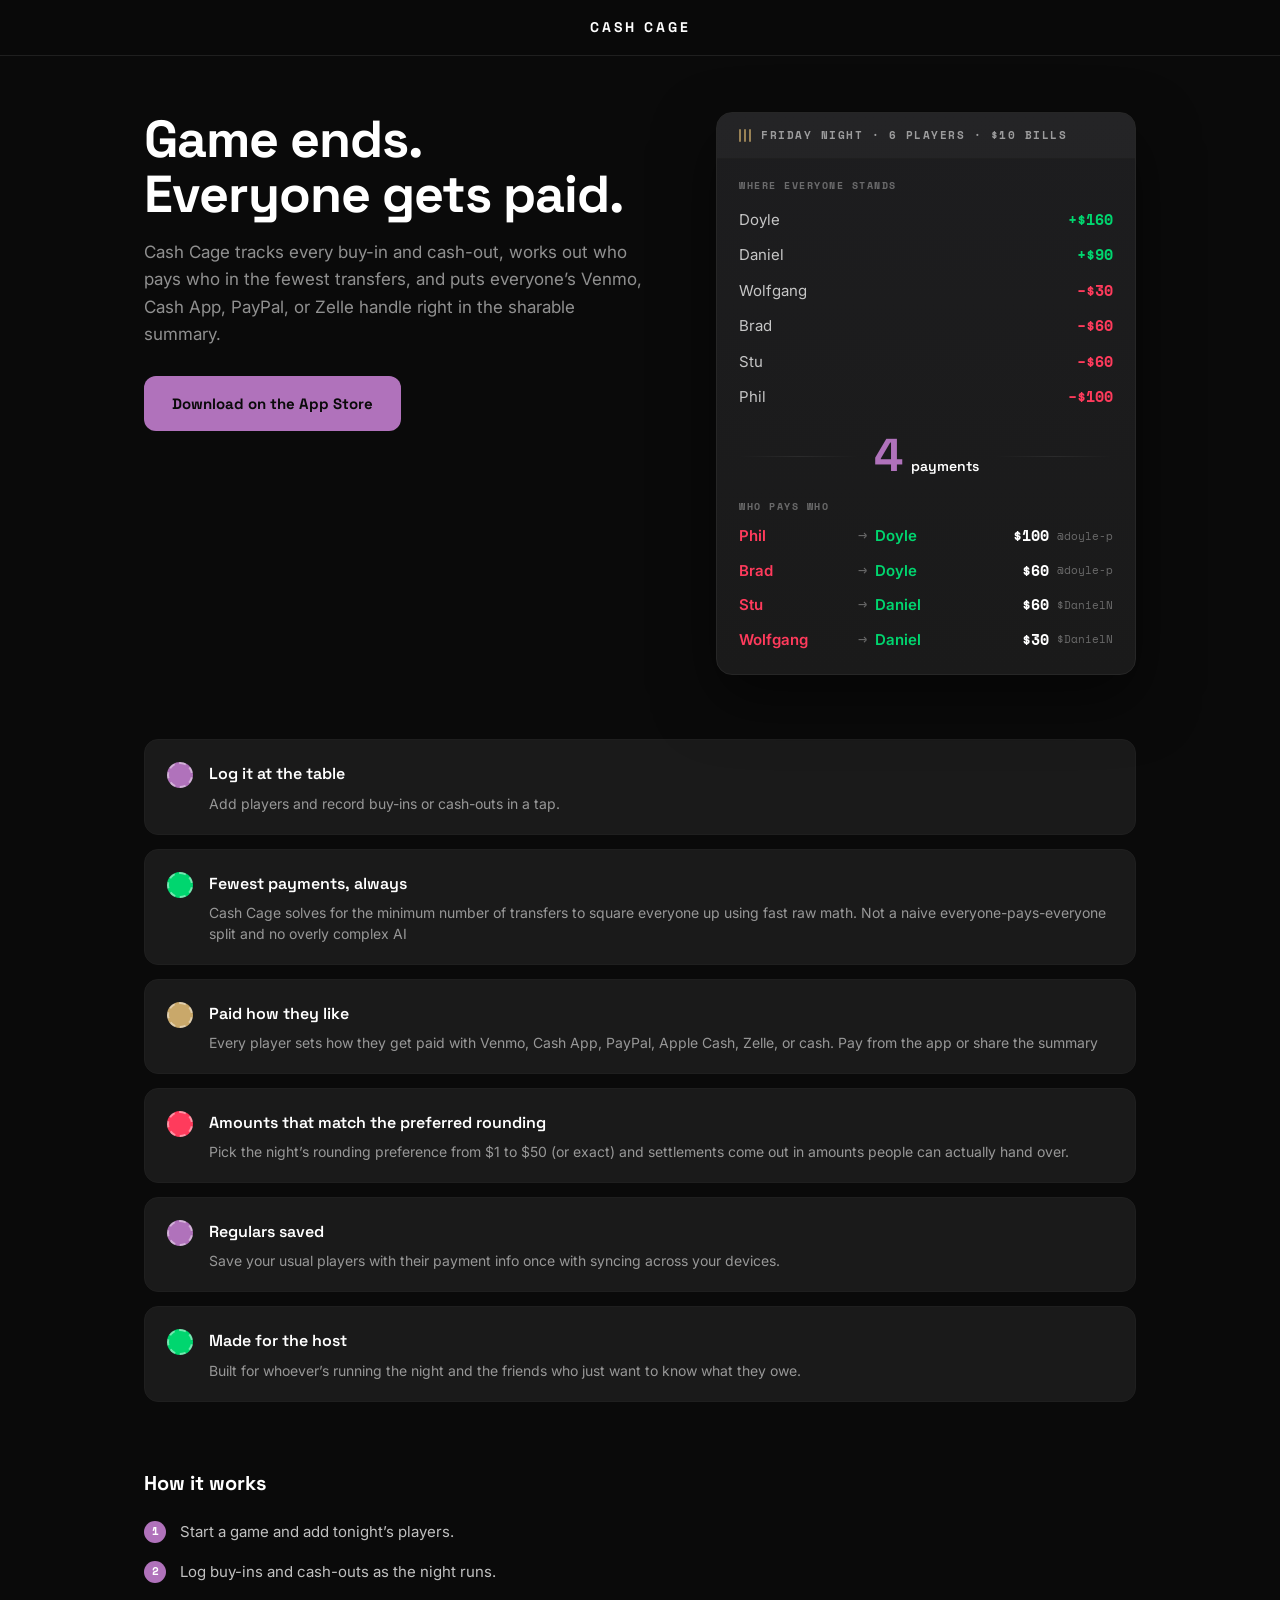
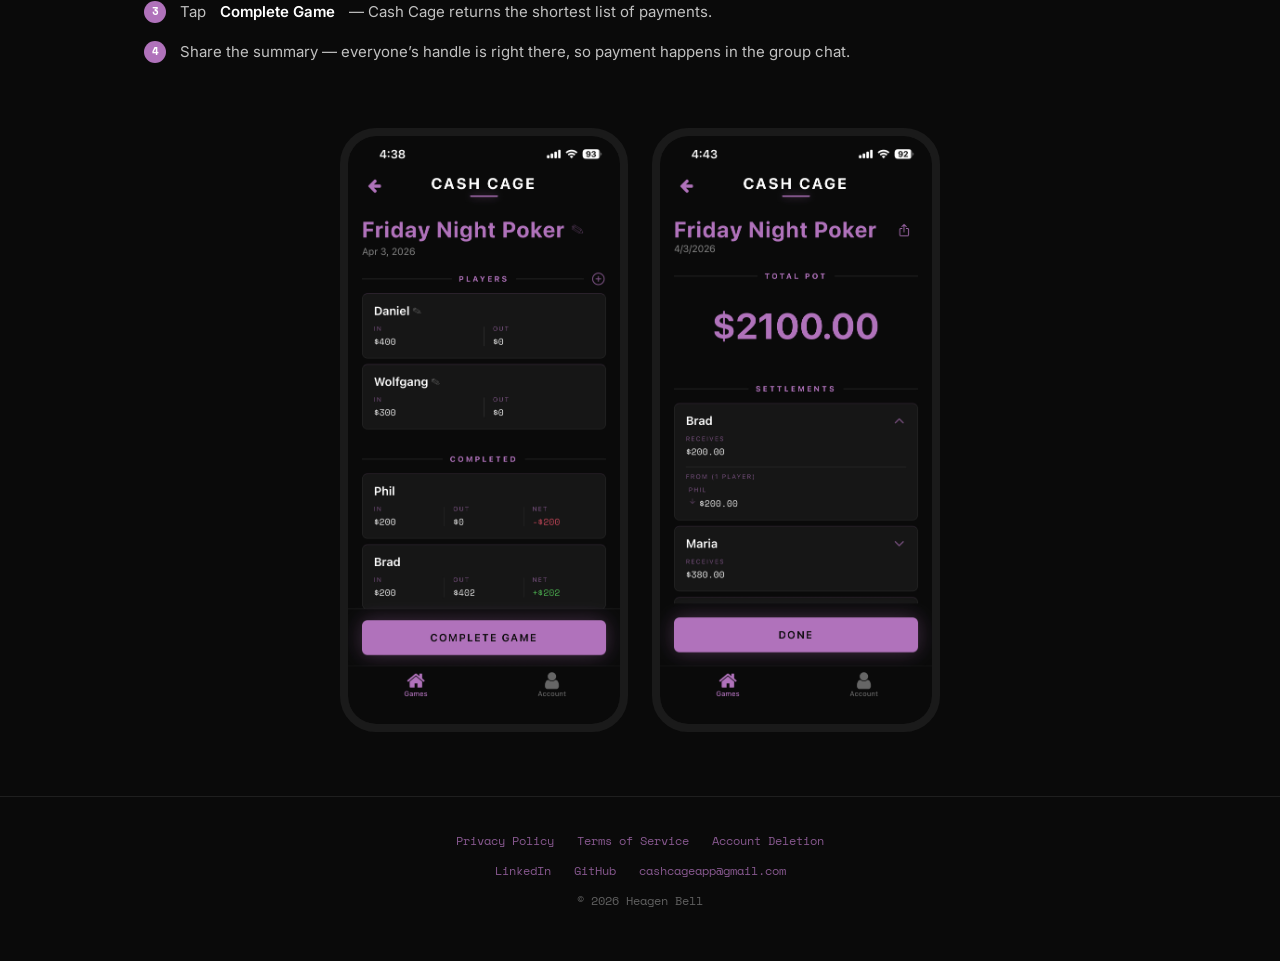
==== index.html @ 8551cde4 "feat: add 2.0.0 app info" ====
<!DOCTYPE html>
<html lang="en">
<head>
  <meta charset="UTF-8" />
  <meta name="viewport" content="width=device-width, initial-scale=1.0" />
  <title>Cash Cage — Poker Buy-in & Cashout Tracker | Settle Up & Get Paid</title>
  <meta name="description" content="Track poker buy-ins and cash-outs, settle the table in the fewest payments, and get paid — everyone's Venmo, Cash App, or PayPal handle right in the shared summary. Free to try. iOS." />

  <!-- Favicon -->
  <link rel="icon" type="image/png" href="assets/icon.png" />
  <link rel="apple-touch-icon" href="assets/icon.png" />
  <link rel="preconnect" href="https://fonts.googleapis.com" />
  <link rel="preconnect" href="https://fonts.gstatic.com" crossorigin />
  <link href="https://fonts.googleapis.com/css2?family=Inter:wght@400;500;600&family=Space+Grotesk:wght@500;600;700&family=Space+Mono:wght@400;700&display=swap" rel="stylesheet" />

  <!-- Open Graph / Twitter — ABSOLUTE urls required (scrapers fetch out of context) -->
  <meta property="og:type" content="website" />
  <meta property="og:title" content="Cash Cage — Poker Buy-in & Cashout Tracker" />
  <meta property="og:description" content="Settle the whole table in the fewest payments — with everyone's Venmo, Cash App, or PayPal handle right in the shared summary. Free to try. iOS." />
  <meta property="og:url" content="https://heagenb03.github.io/cashcage-legal/" />
  <meta property="og:image" content="https://heagenb03.github.io/cashcage-legal/assets/icon.png" />
  <meta name="twitter:card" content="summary" />
  <meta name="twitter:title" content="Cash Cage — Poker Buy-in & Cashout Tracker" />
  <meta name="twitter:description" content="Settle the whole table in the fewest payments — with everyone's Venmo, Cash App, or PayPal handle right in the shared summary. Free to try. iOS." />
  <meta name="twitter:image" content="https://heagenb03.github.io/cashcage-legal/assets/icon.png" />

  <link rel="stylesheet" href="legal.css" />
  <link rel="stylesheet" href="landing.css" />
  <script src="landing.js" defer></script>
</head>
<body>
  <a class="skip-link" href="#main">Skip to content</a>

  <header class="topbar topbar--landing">
    <a class="wordmark" href="index.html">CASH CAGE</a>
  </header>

  <main id="main" class="lp-wrap">
    <section class="hero">
      <div class="hero__copy">
        <h1 class="hero__title">Game ends. <br> Everyone gets paid.</h1>
        <p class="hero__sub">Cash Cage tracks every buy-in and cash-out, works out who pays who in the fewest transfers, and puts everyone&rsquo;s Venmo, Cash App, PayPal, or Zelle handle right in the sharable summary.</p>
        <div class="cta-row">
          <a class="cta" href="https://apps.apple.com/us/app/cash-cage/id6759301097">Download on the App Store</a>
        </div>
      </div>

        <aside class="cage hero__order-ledger" id="ledger" aria-label="Example settlement: 6 players squared up in 4 payments, each with the recipient's payment handle">
          <div class="cage__head">
            <span class="cage__bars" aria-hidden="true"><i></i><i></i><i></i></span>
            <span class="cage__when">Friday night &middot; 6 players &middot; $10 bills</span>
          </div>
          <div class="cage__body">
            <div class="cage__label">Where everyone stands</div>
            <table class="balances">
              <tbody>
                <tr><td class="balances__name">Doyle</td><td class="balances__net up">+$160</td></tr>
                <tr><td class="balances__name">Daniel</td><td class="balances__net up">+$90</td></tr>
                <tr><td class="balances__name">Wolfgang</td><td class="balances__net down">&minus;$30</td></tr>
                <tr><td class="balances__name">Brad</td><td class="balances__net down">&minus;$60</td></tr>
                <tr><td class="balances__name">Stu</td><td class="balances__net down">&minus;$60</td></tr>
                <tr><td class="balances__name">Phil</td><td class="balances__net down">&minus;$100</td></tr>
              </tbody>
            </table>
            <div class="cage__pivot">
              <span class="cage__rule" aria-hidden="true"></span>
              <span class="cage__numwrap"><span class="cage__num">4</span> <span class="cage__unit">payments</span></span>
              <span class="cage__rule" aria-hidden="true"></span>
            </div>
            <div class="cage__label">Who pays who</div>
            <ul class="payments">
              <li class="payment"><span class="payment__from">Phil</span><span class="payment__arrow" aria-hidden="true">&rarr;</span><span class="payment__to">Doyle</span><span class="payment__amt">$100</span><span class="payment__handle">@doyle-p</span></li>
              <li class="payment"><span class="payment__from">Brad</span><span class="payment__arrow" aria-hidden="true">&rarr;</span><span class="payment__to">Doyle</span><span class="payment__amt">$60</span><span class="payment__handle">@doyle-p</span></li>
              <li class="payment"><span class="payment__from">Stu</span><span class="payment__arrow" aria-hidden="true">&rarr;</span><span class="payment__to">Daniel</span><span class="payment__amt">$60</span><span class="payment__handle">$DanielN</span></li>
              <li class="payment"><span class="payment__from">Wolfgang</span><span class="payment__arrow" aria-hidden="true">&rarr;</span><span class="payment__to">Daniel</span><span class="payment__amt">$30</span><span class="payment__handle">$DanielN</span></li>
            </ul>
          </div>
        </aside>
    </section>

    <section class="features" aria-label="Features">
      <div class="feature">
        <span class="chip chip--p" aria-hidden="true"></span>
        <div>
          <h3>Log it at the table</h3>
          <p>Add players and record buy-ins or cash-outs in a tap.</p>
        </div>
      </div>
      <div class="feature">
        <span class="chip chip--g" aria-hidden="true"></span>
        <div>
          <h3>Fewest payments, always</h3>
          <p>Cash Cage solves for the minimum number of transfers to square everyone up using fast raw math. Not a naive everyone-pays-everyone split and no overly complex AI</p>
        </div>
      </div>
      <div class="feature">
        <span class="chip chip--b" aria-hidden="true"></span>
        <div>
          <h3>Paid how they like</h3>
          <p>Every player sets how they get paid with Venmo, Cash App, PayPal, Apple Cash, Zelle, or cash. Pay from the app or share the summary</p>
        </div>
      </div>
      <div class="feature">
        <span class="chip chip--r" aria-hidden="true"></span>
        <div>
          <h3>Amounts that match the preferred rounding</h3>
          <p>Pick the night&rsquo;s rounding preference from $1 to $50 (or exact) and settlements come out in amounts people can actually hand over.</p>
        </div>
      </div>
      <div class="feature">
        <span class="chip chip--p" aria-hidden="true"></span>
        <div>
          <h3>Regulars saved</h3>
          <p>Save your usual players with their payment info once with syncing across your devices.</p>
        </div>
      </div>
      <div class="feature">
        <span class="chip chip--g" aria-hidden="true"></span>
        <div>
          <h3>Made for the host</h3>
          <p>Built for whoever&rsquo;s running the night and the friends who just want to know what they owe.</p>
        </div>
      </div>
    </section>

    <section class="how" id="how">
      <h2>How it works</h2>
      <ol class="steps">
        <li>Start a game and add tonight&rsquo;s players.</li>
        <li>Log buy-ins and cash-outs as the night runs.</li>
        <li>Tap <strong>Complete Game</strong> &mdash; Cash Cage returns the shortest list of payments.</li>
        <li>Share the summary &mdash; everyone&rsquo;s handle is right there, so payment happens in the group chat.</li>
      </ol>
    </section>

    <section class="shots" aria-label="App screenshots">
      <div class="shot"><img src="assets/screenshot-game.jpg" alt="Cash Cage live game screen tracking each player's buy-ins and cash-outs" /></div>
      <div class="shot"><img src="assets/screenshot-settlement.jpg" alt="Cash Cage settlement screen showing who pays who with the fewest transactions" /></div>
    </section>
  </main>

  <footer class="site-footer">
    <div class="row">
      <a href="privacy-policy.html">Privacy Policy</a>
      <a href="terms-of-service.html">Terms of Service</a>
      <a href="account-deletion.html">Account Deletion</a>
    </div>
    <div class="row">
      <a href="https://www.linkedin.com/in/heagenb/" target="_blank" rel="noopener">LinkedIn</a>
      <a href="https://github.com/heagenb03" target="_blank" rel="noopener">GitHub</a>
      <a href="mailto:cashcageapp@gmail.com">cashcageapp@gmail.com</a>
    </div>
    <div>&copy; 2026 Heagen Bell</div>
  </footer>
</body>
</html>
---- legal.css ----
/* ===== Cash Cage — shared legal styles ===== */
*, *::before, *::after { box-sizing: border-box; margin: 0; padding: 0; }

:root {
  --bg: #0A0A0A;
  --surface: #1A1A1A;
  --text: #FFFFFF;
  --body: rgba(255, 255, 255, 0.75);
  --muted: rgba(255, 255, 255, 0.55);
  --faint: rgba(255, 255, 255, 0.35);
  --accent: #B072BB;
  --accent-soft: rgba(176, 114, 187, 0.15);
  --accent-glow: rgba(176, 114, 187, 0.65);
  --brass: #C9A86A;
  --up: #00D66F;
  --down: #FF3B5C;
  --hairline: #1F1F1F;
  --danger: #FF3B5C;
  --sans: "Inter", -apple-system, BlinkMacSystemFont, "Segoe UI", Helvetica, Arial, sans-serif;
  --mono: "Space Mono", ui-monospace, SFMono-Regular, "SF Mono", Menlo, Consolas, monospace;
  --display: "Space Grotesk", "Inter", -apple-system, BlinkMacSystemFont, "Segoe UI", sans-serif;
  --measure: 680px;
}

html { scroll-behavior: smooth; scroll-padding-top: 80px; }
@media (prefers-reduced-motion: reduce) { html { scroll-behavior: auto; } }

body {
  font-family: var(--sans);
  background: var(--bg);
  color: var(--body);
  line-height: 1.7;
  -webkit-font-smoothing: antialiased;
}

.skip-link {
  position: absolute; left: -9999px; top: 0; z-index: 100;
  background: var(--accent); color: #0A0A0A; font-weight: 700;
  padding: 10px 16px; border-radius: 0 0 8px 0; text-decoration: none;
}
.skip-link:focus { left: 0; }

a { color: var(--accent); text-decoration: none; }
a:focus-visible, summary:focus-visible {
  outline: 2px solid var(--accent); outline-offset: 3px; border-radius: 4px;
}
strong { color: var(--text); font-weight: 600; }

/* ===== sticky top bar ===== */
.topbar {
  position: sticky; top: 0; z-index: 50;
  display: flex; align-items: center; justify-content: space-between;
  height: 56px; padding: 0 24px;
  background: rgba(10, 10, 10, 0.72);
  backdrop-filter: saturate(140%) blur(12px);
  -webkit-backdrop-filter: saturate(140%) blur(12px);
  border-bottom: 1px solid var(--hairline);
}
.topbar .wordmark {
  display: inline-flex; align-items: center; gap: 8px;
  font-family: var(--display);
  font-size: 14px; font-weight: 700; letter-spacing: 3px; color: var(--text);
}
.topbar .wordmark:hover { color: var(--accent); }
.topbar nav { display: flex; gap: 18px; font-family: var(--mono); font-size: 12px; }
.topbar nav a { color: var(--muted); }
.topbar nav a:hover, .topbar nav a[aria-current="page"] { color: var(--accent); }

/* legal pages: centered wordmark, nav kept top-right */
.topbar--legal { display: grid; grid-template-columns: 1fr auto 1fr; }
.topbar--legal .wordmark { grid-column: 2; justify-self: center; }
.topbar--legal nav { grid-column: 3; justify-self: end; }
@media (max-width: 600px) {
  .topbar--legal { display: flex; justify-content: space-between; }
}

/* ===== shell + layout ===== */
.shell { max-width: 1040px; margin: 0 auto; padding: 48px 24px 0; }
.layout {
  display: grid; grid-template-columns: minmax(0, var(--measure)) 240px;
  gap: 56px; align-items: start;
}

.doc-header { margin-bottom: 36px; }
.eyebrow {
  font-family: var(--mono); font-size: 11px; font-weight: 700; letter-spacing: 3px;
  text-transform: uppercase; color: var(--accent); margin-bottom: 12px;
}
.doc-header h1 {
  font-family: var(--display);
  font-size: 30px; font-weight: 700; color: var(--text);
  letter-spacing: -0.3px; margin-bottom: 16px;
}
.divider {
  width: 40px; height: 3px; background: var(--accent); border-radius: 2px;
  margin-bottom: 16px;
}
.meta { font-family: var(--mono); font-size: 12px; color: var(--faint); letter-spacing: 0.3px; font-variant-numeric: tabular-nums; }

/* ===== article + sections ===== */
.doc { min-width: 0; }
.intro { font-size: 16px; color: var(--body); margin-bottom: 8px; }
.section { padding: 28px 0; border-top: 1px solid var(--hairline); }
.section:first-of-type { border-top: none; padding-top: 12px; }
.section h2 {
  display: flex; gap: 12px; align-items: baseline;
  font-family: var(--display);
  font-size: 18px; font-weight: 700; color: var(--text); margin-bottom: 14px;
  scroll-margin-top: 76px;
}
.section h2 .num {
  font-family: var(--mono); font-size: 13px; font-weight: 700;
  color: var(--accent); flex-shrink: 0; font-variant-numeric: tabular-nums;
}
.section p { font-size: 15px; color: var(--body); margin-bottom: 12px; }
.section p:last-child { margin-bottom: 0; }
.section a:hover { text-decoration: underline; }

.section ul { list-style: none; margin-bottom: 12px; }
.section ul li {
  display: flex; gap: 10px; margin-bottom: 10px; line-height: 1.6;
  font-size: 15px; color: var(--body);
}
.section ul li::before { content: "\2013"; color: var(--accent); flex-shrink: 0; }
.section ul li:last-child { margin-bottom: 0; }
.section.danger-list ul li::before { color: var(--danger); }

ol.steps { list-style: none; counter-reset: steps; }
ol.steps li {
  display: flex; gap: 14px; align-items: flex-start; margin-bottom: 16px;
  line-height: 1.6; font-size: 15px; color: var(--body); counter-increment: steps;
}
ol.steps li:last-child { margin-bottom: 0; }
ol.steps li::before {
  content: counter(steps); flex-shrink: 0; margin-top: 1px;
  width: 22px; height: 22px; border-radius: 50%;
  display: flex; align-items: center; justify-content: center;
  background: var(--accent); color: #fff;
  font-family: var(--mono); font-size: 11px; font-weight: 700;
}

/* ===== TOC (desktop right rail) ===== */
.toc { position: sticky; top: 88px; font-family: var(--mono); }
.toc .toc-label {
  font-size: 10px; font-weight: 700; letter-spacing: 2px; text-transform: uppercase;
  color: var(--muted); margin-bottom: 14px;
}
.toc ol { list-style: none; }
.toc li { margin-bottom: 2px; }
.toc a {
  display: flex; gap: 10px; padding: 5px 10px; font-size: 12px; color: var(--muted);
  border-left: 2px solid transparent; border-radius: 0 4px 4px 0;
  transition: color .15s, border-color .15s, background .15s;
}
.toc a .tnum { color: var(--faint); }
.toc a:hover { color: var(--text); background: rgba(255, 255, 255, 0.03); }
.toc a.active { color: var(--accent); border-left-color: var(--accent); background: rgba(176, 114, 187, 0.08); }
.toc a.active .tnum { color: var(--accent); }

/* mobile TOC */
.toc-mobile { display: none; }

/* ===== callouts ===== */
.callout {
  background: var(--surface); border: 1px solid var(--accent-soft);
  border-radius: 14px; padding: 20px 22px; margin: 8px 0 4px;
}
.callout p { margin: 0; font-size: 15px; color: var(--muted); line-height: 1.8; }
.callout .callout-label {
  font-family: var(--mono); font-size: 10px; font-weight: 700; letter-spacing: 2px;
  text-transform: uppercase; color: var(--accent); margin-bottom: 8px;
}
.callout.contact { background: #0A0A0A; border-color: #2A2A2A; }
.callout.danger { background: rgba(255, 59, 92, 0.08); border-color: rgba(255, 59, 92, 0.22); }
.callout.danger .callout-label { color: var(--danger); }

/* ===== footer ===== */
.site-footer {
  margin-top: 64px; border-top: 1px solid var(--hairline);
  padding: 32px 24px 48px; text-align: center;
  font-family: var(--mono); font-size: 12px; color: var(--faint); line-height: 2;
}
.site-footer a { color: rgba(176, 114, 187, 0.75); }
.site-footer a:hover { color: var(--accent); }
.site-footer .row { margin-bottom: 6px; }
.site-footer .row a { margin: 0 8px; }

/* ===== responsive ===== */
@media (max-width: 900px) {
  .layout { grid-template-columns: 1fr; gap: 0; }
  .toc { display: none; }
  .toc-mobile { display: block; margin-bottom: 28px; }
  .toc-mobile summary {
    list-style: none; cursor: pointer;
    font-family: var(--mono); font-size: 12px; font-weight: 700; letter-spacing: 1px;
    text-transform: uppercase; color: var(--accent);
    padding: 12px 14px; background: var(--surface);
    border: 1px solid var(--accent-soft); border-radius: 12px;
  }
  .toc-mobile summary::-webkit-details-marker { display: none; }
  .toc-mobile ol { list-style: none; padding: 14px 6px 4px; }
  .toc-mobile li { margin-bottom: 4px; }
  .toc-mobile a { display: block; padding: 6px 10px; font-family: var(--mono); font-size: 12px; color: var(--muted); }
  .toc-mobile a:hover { color: var(--accent); }
  .toc-mobile a .tnum { color: var(--faint); }
}
---- landing.css ----
/* ===== Cash Cage — landing page (consumes tokens from legal.css) ===== */

.lp-wrap { max-width: 1040px; margin: 0 auto; padding: 56px 24px 0; }

/* ---- landing header: no nav, centered wordmark ---- */
.topbar--landing { justify-content: center; }

/* ---- hero ---- */
.hero {
  display: grid; grid-template-columns: minmax(0, 1fr) minmax(0, 420px);
  gap: 56px; align-items: start; margin-bottom: 24px;
}
.hero__brand {
  display: block; width: 56px; height: 56px; border-radius: 14px;
  object-fit: cover; border: 1px solid var(--hairline);
  box-shadow: 0 4px 16px rgba(0, 0, 0, .4); margin-bottom: 18px;
}
.hero__title {
  font-family: var(--display); font-weight: 700; font-size: clamp(34px, 5vw, 52px);
  line-height: 1.05; letter-spacing: -1px; color: var(--text); margin-bottom: 18px;
}
.hero__sub { font-size: 17px; color: var(--muted); line-height: 1.6; margin-bottom: 28px; max-width: 30em; }
.cta-row { display: flex; flex-wrap: wrap; align-items: center; gap: 18px; }
.cta {
  display: inline-block; padding: 15px 28px; background: var(--accent); color: #0A0A0A;
  font-family: var(--display); font-size: 15px; font-weight: 700; border-radius: 12px;
  text-decoration: none; transition: transform .15s ease, background .15s ease;
}
.cta:hover { transform: translateY(-1px); background: #c08ac9; }
.cta--ghost { color: var(--muted); font-family: var(--mono); font-size: 13px; text-decoration: none; }
.cta--ghost:hover { color: var(--accent); }

/* ---- signature: "The Cage" settlement card ---- */
.cage {
  position: relative; overflow: hidden;
  background: linear-gradient(180deg, #1d1d1f 0%, var(--surface) 100%);
  border: 1px solid #262626; border-radius: 16px;
  box-shadow: 0 24px 60px rgba(0, 0, 0, .5);
}
.cage__head {
  display: flex; align-items: center; gap: 10px; padding: 13px 22px;
  background: rgba(255, 255, 255, .03);
  border-bottom: 1px solid var(--hairline);
}
.cage__bars { display: flex; gap: 3px; flex-shrink: 0; }
.cage__bars i { width: 2px; height: 13px; background: var(--brass); opacity: .7; border-radius: 1px; }
.cage__when {
  font-family: var(--mono); font-size: 11px; font-weight: 700; letter-spacing: 1.5px;
  text-transform: uppercase; color: var(--muted);
}
.cage__body { padding: 18px 22px 22px; }
.cage__label {
  font-family: var(--mono); font-size: 10px; font-weight: 700; letter-spacing: 1.5px;
  text-transform: uppercase; color: var(--faint); margin-bottom: 8px;
}

/* ---- settle-up panel: balances -> payoff number -> payments ---- */
.balances { width: 100%; border-collapse: collapse; }
.balances td { padding: 5px 0; font-size: 15px; }
.balances__name { font-family: var(--sans); color: var(--body); }
.balances__net { text-align: right; font-family: var(--mono); font-weight: 700; font-variant-numeric: tabular-nums; }
.balances__net.up { color: var(--up); }
.balances__net.down { color: var(--down); }

.cage__pivot { display: flex; align-items: center; gap: 16px; margin: 20px 0; }
.cage__rule { flex: 1; height: 1px; background: linear-gradient(90deg, transparent, rgba(255, 255, 255, .14), transparent); opacity: .5; }
.cage__numwrap { display: flex; align-items: baseline; justify-content: center; gap: 9px; }
.cage__num { font-family: var(--display); font-weight: 700; font-size: 46px; line-height: .9; color: var(--accent); letter-spacing: -1px; }
.cage__unit { font-family: var(--display); font-weight: 600; font-size: 14px; color: var(--text); }

.payments { list-style: none; display: flex; flex-direction: column; gap: 9px; }
.payment { display: grid; grid-template-columns: 1fr auto 1fr 56px auto; gap: 8px; align-items: center; font-size: 15px; }
.payment__from { color: var(--down); font-weight: 600; }
.payment__arrow { color: var(--faint); font-family: var(--mono); }
.payment__to { color: var(--up); font-weight: 600; }
.payment__amt { font-family: var(--mono); font-weight: 700; color: var(--text); font-variant-numeric: tabular-nums; text-align: right; }
.payment__handle { font-family: var(--mono); font-size: 11px; color: var(--faint); text-align: right; white-space: nowrap; }
@media (max-width: 480px) {
  .payment { grid-template-columns: 1fr auto 1fr 56px; }
  .payment__handle { grid-column: 1 / -1; margin-top: -4px; text-align: right; }
}

/* ---- features: chip-denomination rows (no emoji) ---- */
.features { display: grid; gap: 14px; margin: 64px 0 0; }
.feature {
  display: grid; grid-template-columns: auto 1fr; gap: 16px; align-items: start;
  background: var(--surface); border: 1px solid var(--hairline); border-radius: 14px; padding: 20px 22px;
}
.chip { width: 26px; height: 26px; border-radius: 50%; margin-top: 2px;
  border: 2px dashed rgba(255,255,255,.35); }
.chip--p { background: var(--accent); border-color: rgba(255,255,255,.45); }
.chip--g { background: var(--up); border-color: rgba(255,255,255,.45); }
.chip--r { background: var(--down); border-color: rgba(255,255,255,.45); }
.chip--b { background: var(--brass); border-color: rgba(255,255,255,.45); }
.feature h3 { font-family: var(--display); font-size: 16px; font-weight: 600; color: var(--text); margin-bottom: 5px; }
.feature p { font-size: 14px; color: var(--muted); line-height: 1.5; }

/* ---- how it works (real sequence; reuses ol.steps from legal.css) ---- */
.how { margin: 64px 0 0; }
.how h2 { font-family: var(--display); font-size: 20px; color: var(--text); margin-bottom: 20px; }

/* ---- phone screenshots, de-glowed ---- */
.shots { display: grid; grid-template-columns: 1fr 1fr; gap: 24px; max-width: 600px; margin: 64px auto 0; }
.shot { border: 8px solid var(--surface); border-radius: 36px; background: var(--surface); overflow: hidden; }
.shot img { display: block; width: 100%; height: auto; border-radius: 28px; }

/* ---- responsive ---- */
@media (max-width: 820px) {
  .hero { grid-template-columns: 1fr; gap: 36px; }
  .hero__order-ledger { order: 2; }
  .shots { grid-template-columns: 1fr; max-width: 300px; }
}

/* ---- settle resolve animation (only active when JS opts in) ---- */
.cage.is-settling .balances tr,
.cage.is-settling .cage__pivot,
.cage.is-settling .payment {
  opacity: 0; transform: translateY(6px);
}
.cage.is-settling.is-resolved .balances tr,
.cage.is-settling.is-resolved .cage__pivot,
.cage.is-settling.is-resolved .payment {
  opacity: 1; transform: none;
  transition: opacity .45s ease, transform .45s ease;
}
/* balances appear first (staggered) */
.cage.is-settling.is-resolved .balances tr:nth-child(2) { transition-delay: .06s; }
.cage.is-settling.is-resolved .balances tr:nth-child(3) { transition-delay: .12s; }
.cage.is-settling.is-resolved .balances tr:nth-child(4) { transition-delay: .18s; }
.cage.is-settling.is-resolved .balances tr:nth-child(5) { transition-delay: .24s; }
.cage.is-settling.is-resolved .balances tr:nth-child(6) { transition-delay: .30s; }
/* then the payoff number */
.cage.is-settling.is-resolved .cage__pivot { transition-delay: .42s; }
/* then the solved payments */
.cage.is-settling.is-resolved .payment:nth-child(1) { transition-delay: .54s; }
.cage.is-settling.is-resolved .payment:nth-child(2) { transition-delay: .62s; }
.cage.is-settling.is-resolved .payment:nth-child(3) { transition-delay: .70s; }
.cage.is-settling.is-resolved .payment:nth-child(4) { transition-delay: .78s; }

@media (prefers-reduced-motion: reduce) {
  .cage.is-settling .balances tr,
  .cage.is-settling .cage__pivot,
  .cage.is-settling .payment { opacity: 1; transform: none; transition: none; }
}
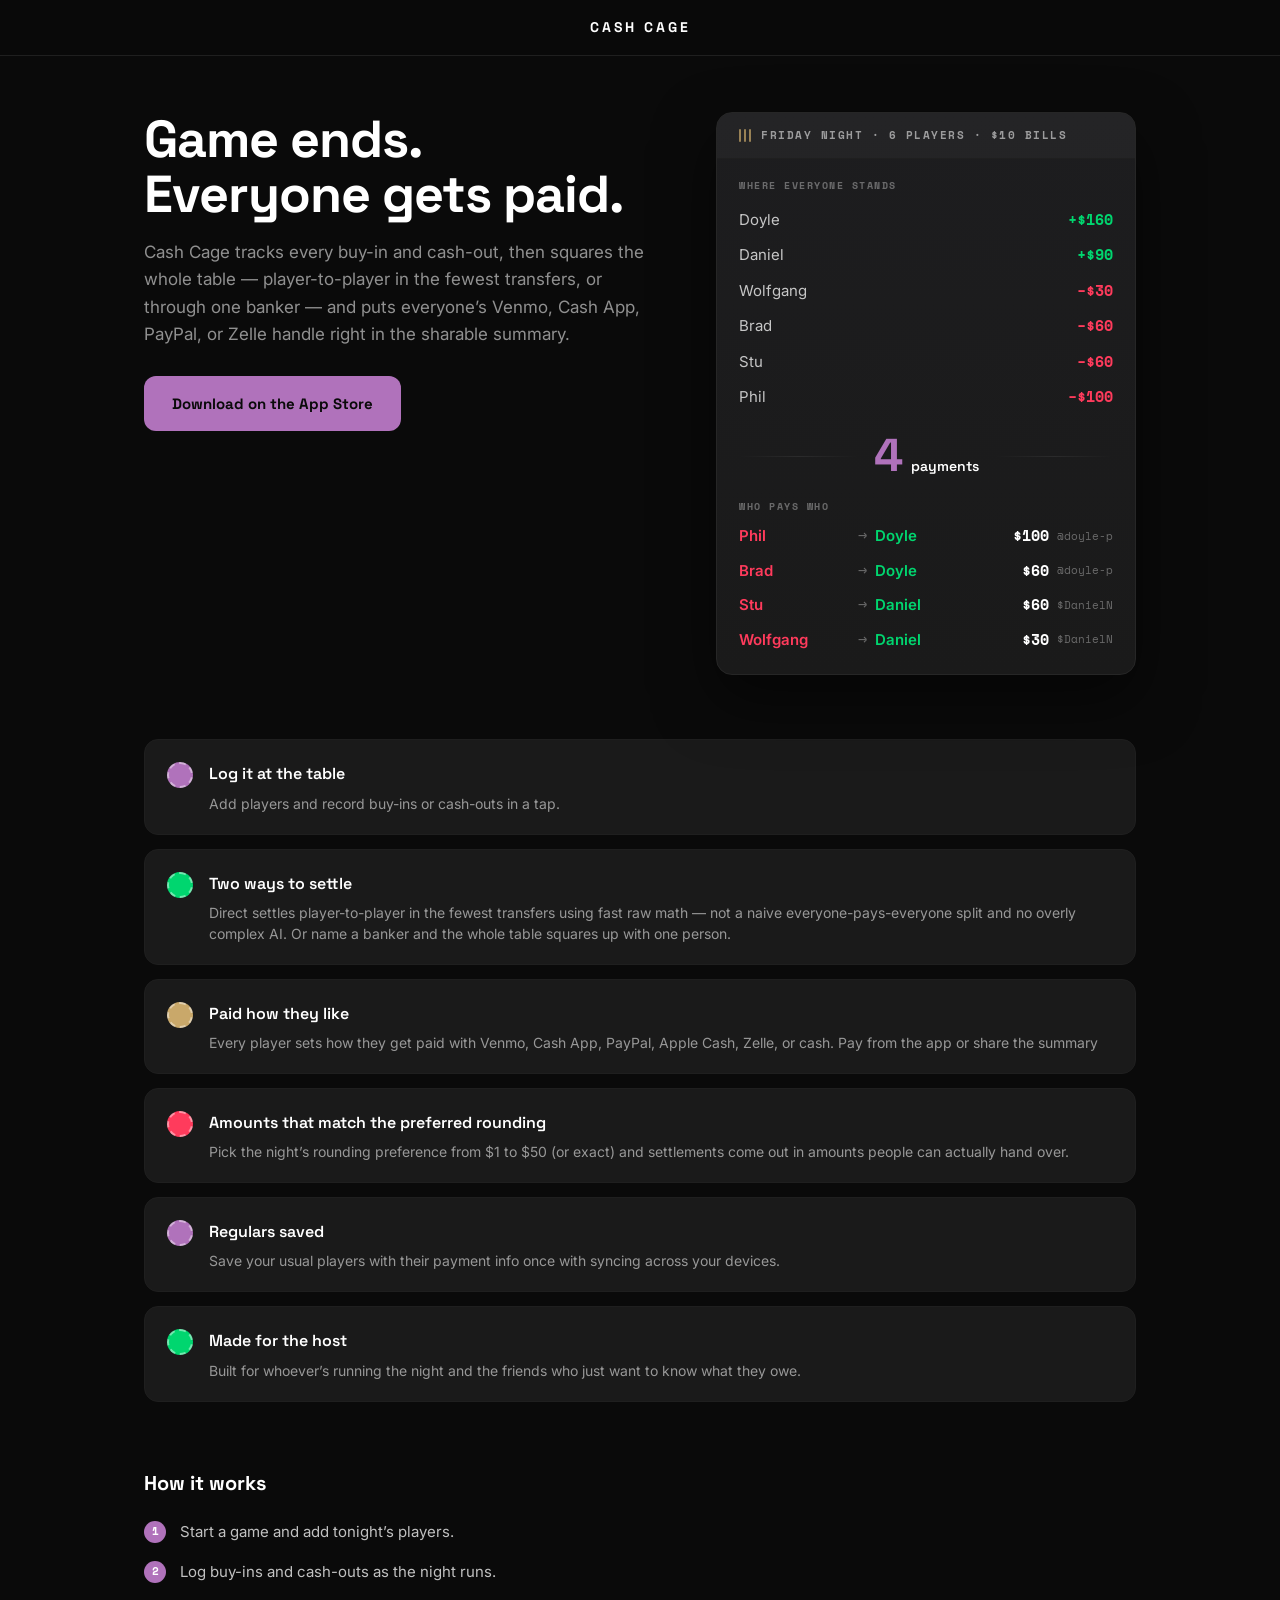
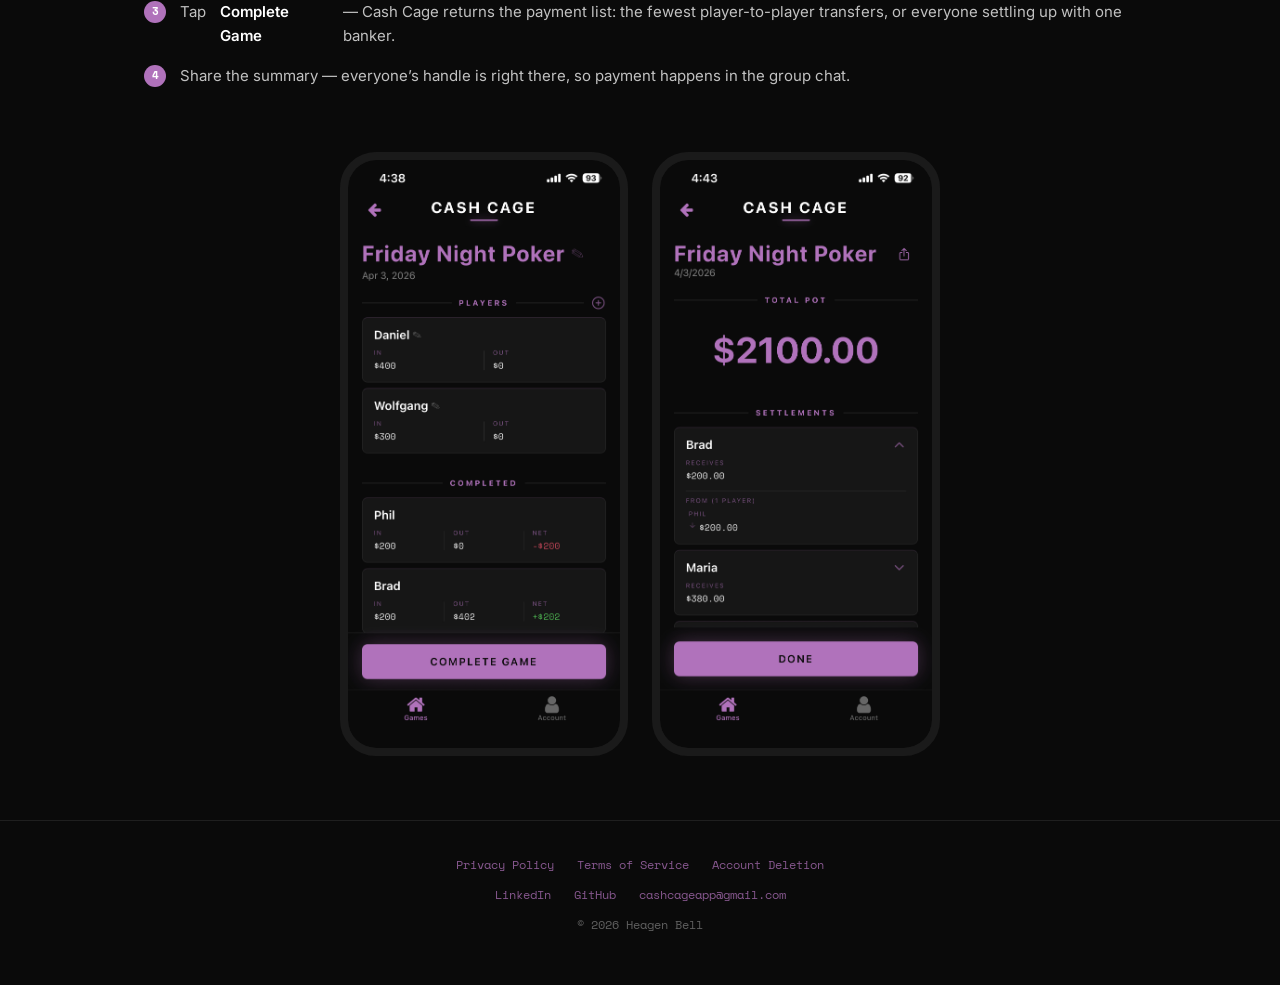
==== commit 8b42e7e3: "feat: fold two-ways-to-settle (Direct/Banker) into landing copy" ====
--- a/index.html
+++ b/index.html
@@ -39,7 +39,7 @@
     <section class="hero">
       <div class="hero__copy">
         <h1 class="hero__title">Game ends. <br> Everyone gets paid.</h1>
-        <p class="hero__sub">Cash Cage tracks every buy-in and cash-out, works out who pays who in the fewest transfers, and puts everyone&rsquo;s Venmo, Cash App, PayPal, or Zelle handle right in the sharable summary.</p>
+        <p class="hero__sub">Cash Cage tracks every buy-in and cash-out, then squares the whole table &mdash; player-to-player in the fewest transfers, or through one banker &mdash; and puts everyone&rsquo;s Venmo, Cash App, PayPal, or Zelle handle right in the sharable summary.</p>
         <div class="cta-row">
           <a class="cta" href="https://apps.apple.com/us/app/cash-cage/id6759301097">Download on the App Store</a>
         </div>
@@ -89,8 +89,8 @@
       <div class="feature">
         <span class="chip chip--g" aria-hidden="true"></span>
         <div>
-          <h3>Fewest payments, always</h3>
-          <p>Cash Cage solves for the minimum number of transfers to square everyone up using fast raw math. Not a naive everyone-pays-everyone split and no overly complex AI</p>
+          <h3>Two ways to settle</h3>
+          <p>Direct settles player-to-player in the fewest transfers using fast raw math &mdash; not a naive everyone-pays-everyone split and no overly complex AI. Or name a banker and the whole table squares up with one person.</p>
         </div>
       </div>
       <div class="feature">
@@ -128,7 +128,7 @@
       <ol class="steps">
         <li>Start a game and add tonight&rsquo;s players.</li>
         <li>Log buy-ins and cash-outs as the night runs.</li>
-        <li>Tap <strong>Complete Game</strong> &mdash; Cash Cage returns the shortest list of payments.</li>
+        <li>Tap <strong>Complete Game</strong> &mdash; Cash Cage returns the payment list: the fewest player-to-player transfers, or everyone settling up with one banker.</li>
         <li>Share the summary &mdash; everyone&rsquo;s handle is right there, so payment happens in the group chat.</li>
       </ol>
     </section>
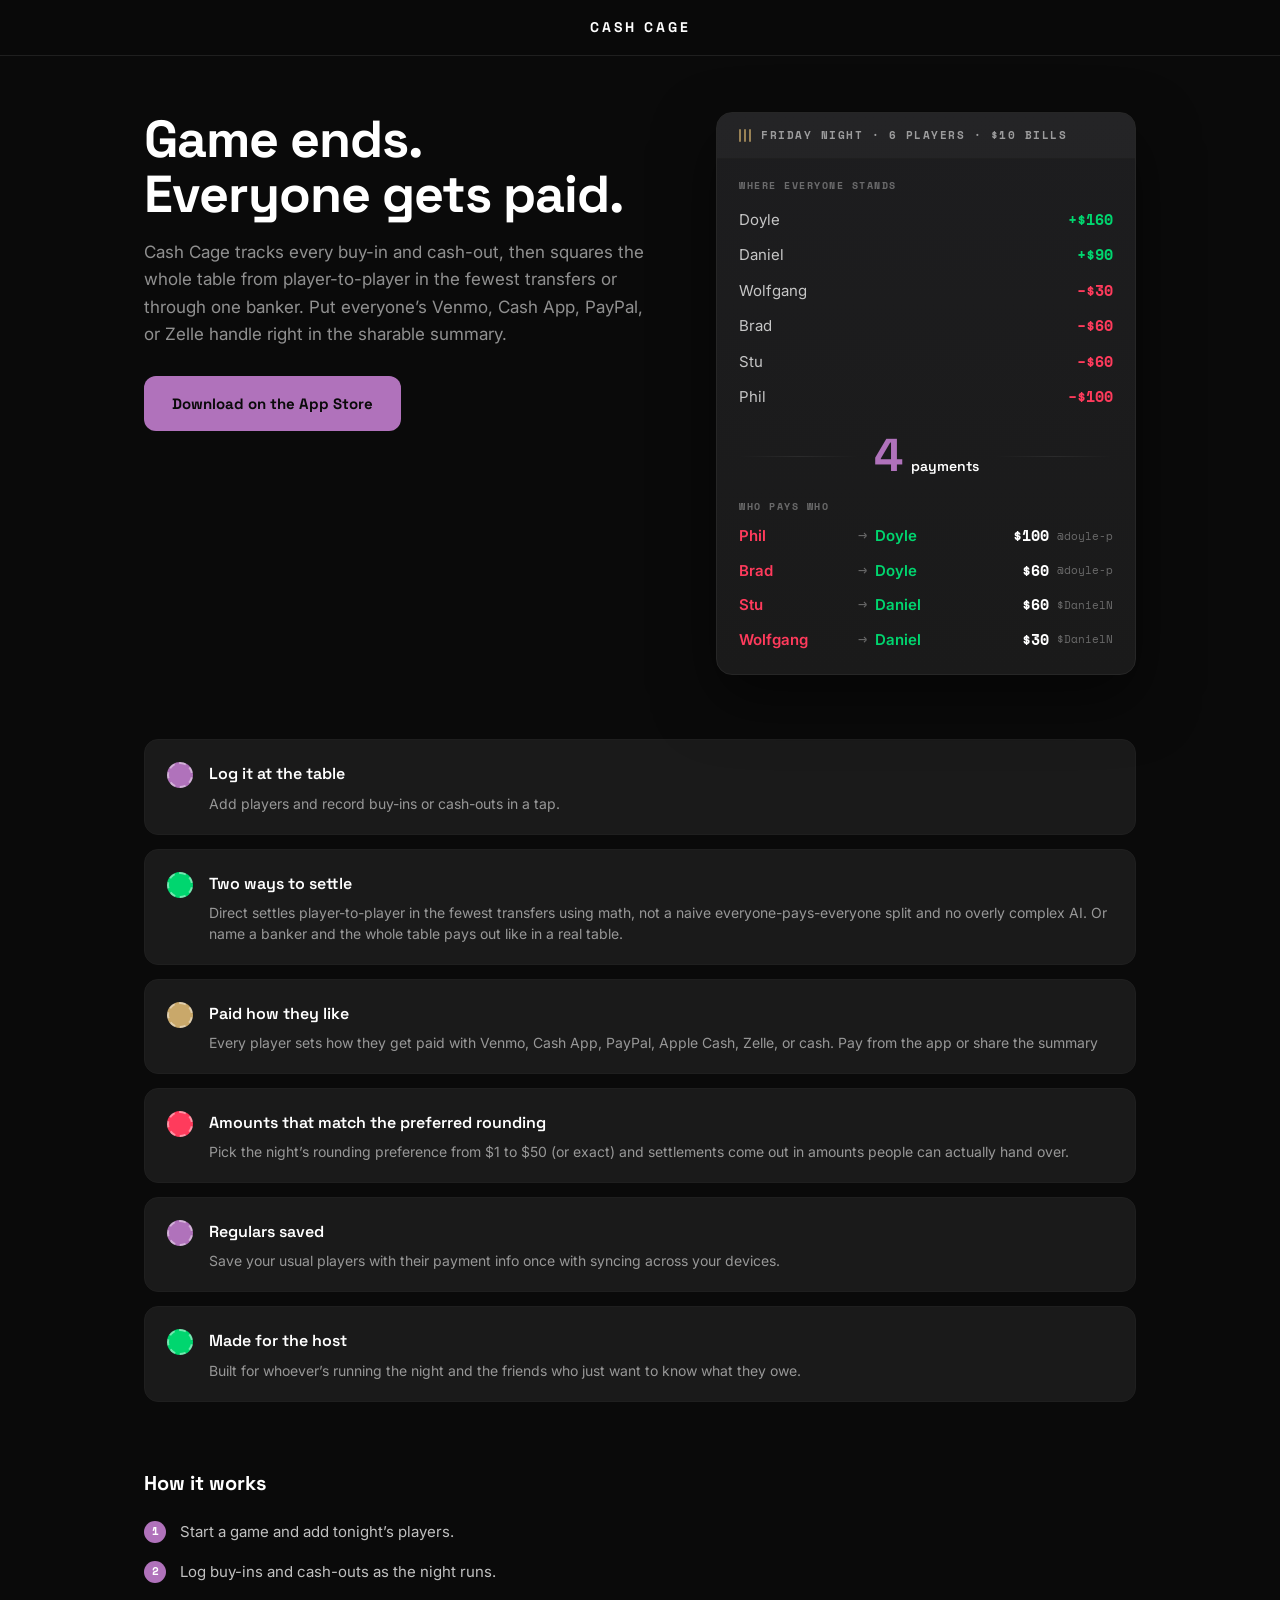
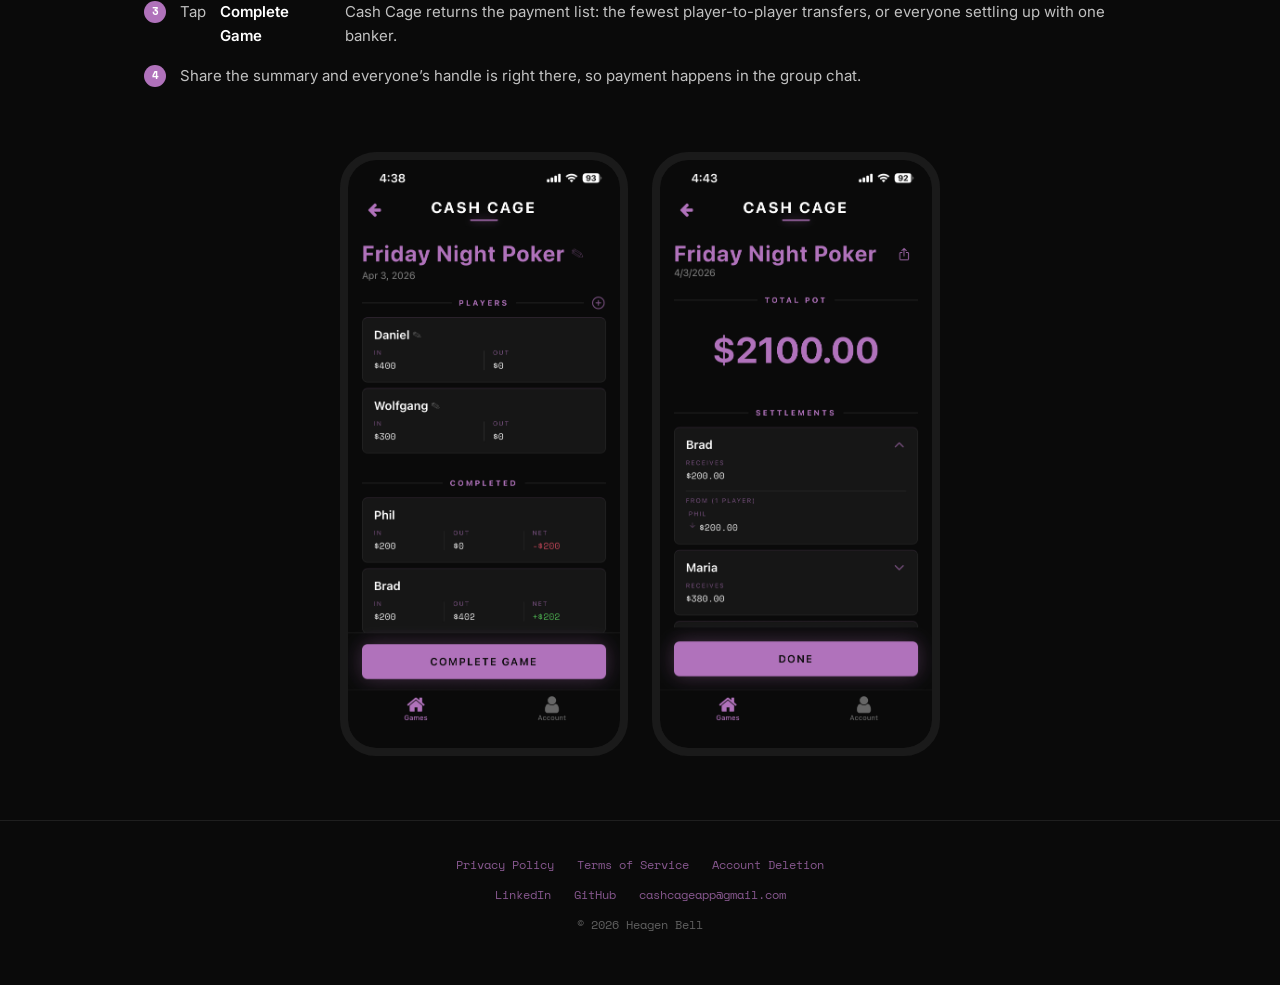
==== commit 02596956: "feat: update descriptions" ====
--- a/index.html
+++ b/index.html
@@ -39,7 +39,7 @@
     <section class="hero">
       <div class="hero__copy">
         <h1 class="hero__title">Game ends. <br> Everyone gets paid.</h1>
-        <p class="hero__sub">Cash Cage tracks every buy-in and cash-out, then squares the whole table &mdash; player-to-player in the fewest transfers, or through one banker &mdash; and puts everyone&rsquo;s Venmo, Cash App, PayPal, or Zelle handle right in the sharable summary.</p>
+        <p class="hero__sub">Cash Cage tracks every buy-in and cash-out, then squares the whole table from player-to-player in the fewest transfers or through one banker. Put everyone&rsquo;s Venmo, Cash App, PayPal, or Zelle handle right in the sharable summary.</p>
         <div class="cta-row">
           <a class="cta" href="https://apps.apple.com/us/app/cash-cage/id6759301097">Download on the App Store</a>
         </div>
@@ -90,7 +90,7 @@
         <span class="chip chip--g" aria-hidden="true"></span>
         <div>
           <h3>Two ways to settle</h3>
-          <p>Direct settles player-to-player in the fewest transfers using fast raw math &mdash; not a naive everyone-pays-everyone split and no overly complex AI. Or name a banker and the whole table squares up with one person.</p>
+          <p>Direct settles player-to-player in the fewest transfers using math, not a naive everyone-pays-everyone split and no overly complex AI. Or name a banker and the whole table pays out like in a real table.</p>
         </div>
       </div>
       <div class="feature">
@@ -128,8 +128,8 @@
       <ol class="steps">
         <li>Start a game and add tonight&rsquo;s players.</li>
         <li>Log buy-ins and cash-outs as the night runs.</li>
-        <li>Tap <strong>Complete Game</strong> &mdash; Cash Cage returns the payment list: the fewest player-to-player transfers, or everyone settling up with one banker.</li>
-        <li>Share the summary &mdash; everyone&rsquo;s handle is right there, so payment happens in the group chat.</li>
+        <li>Tap <strong>Complete Game</strong>Cash Cage returns the payment list: the fewest player-to-player transfers, or everyone settling up with one banker.</li>
+        <li>Share the summary and everyone&rsquo;s handle is right there, so payment happens in the group chat.</li>
       </ol>
     </section>
 
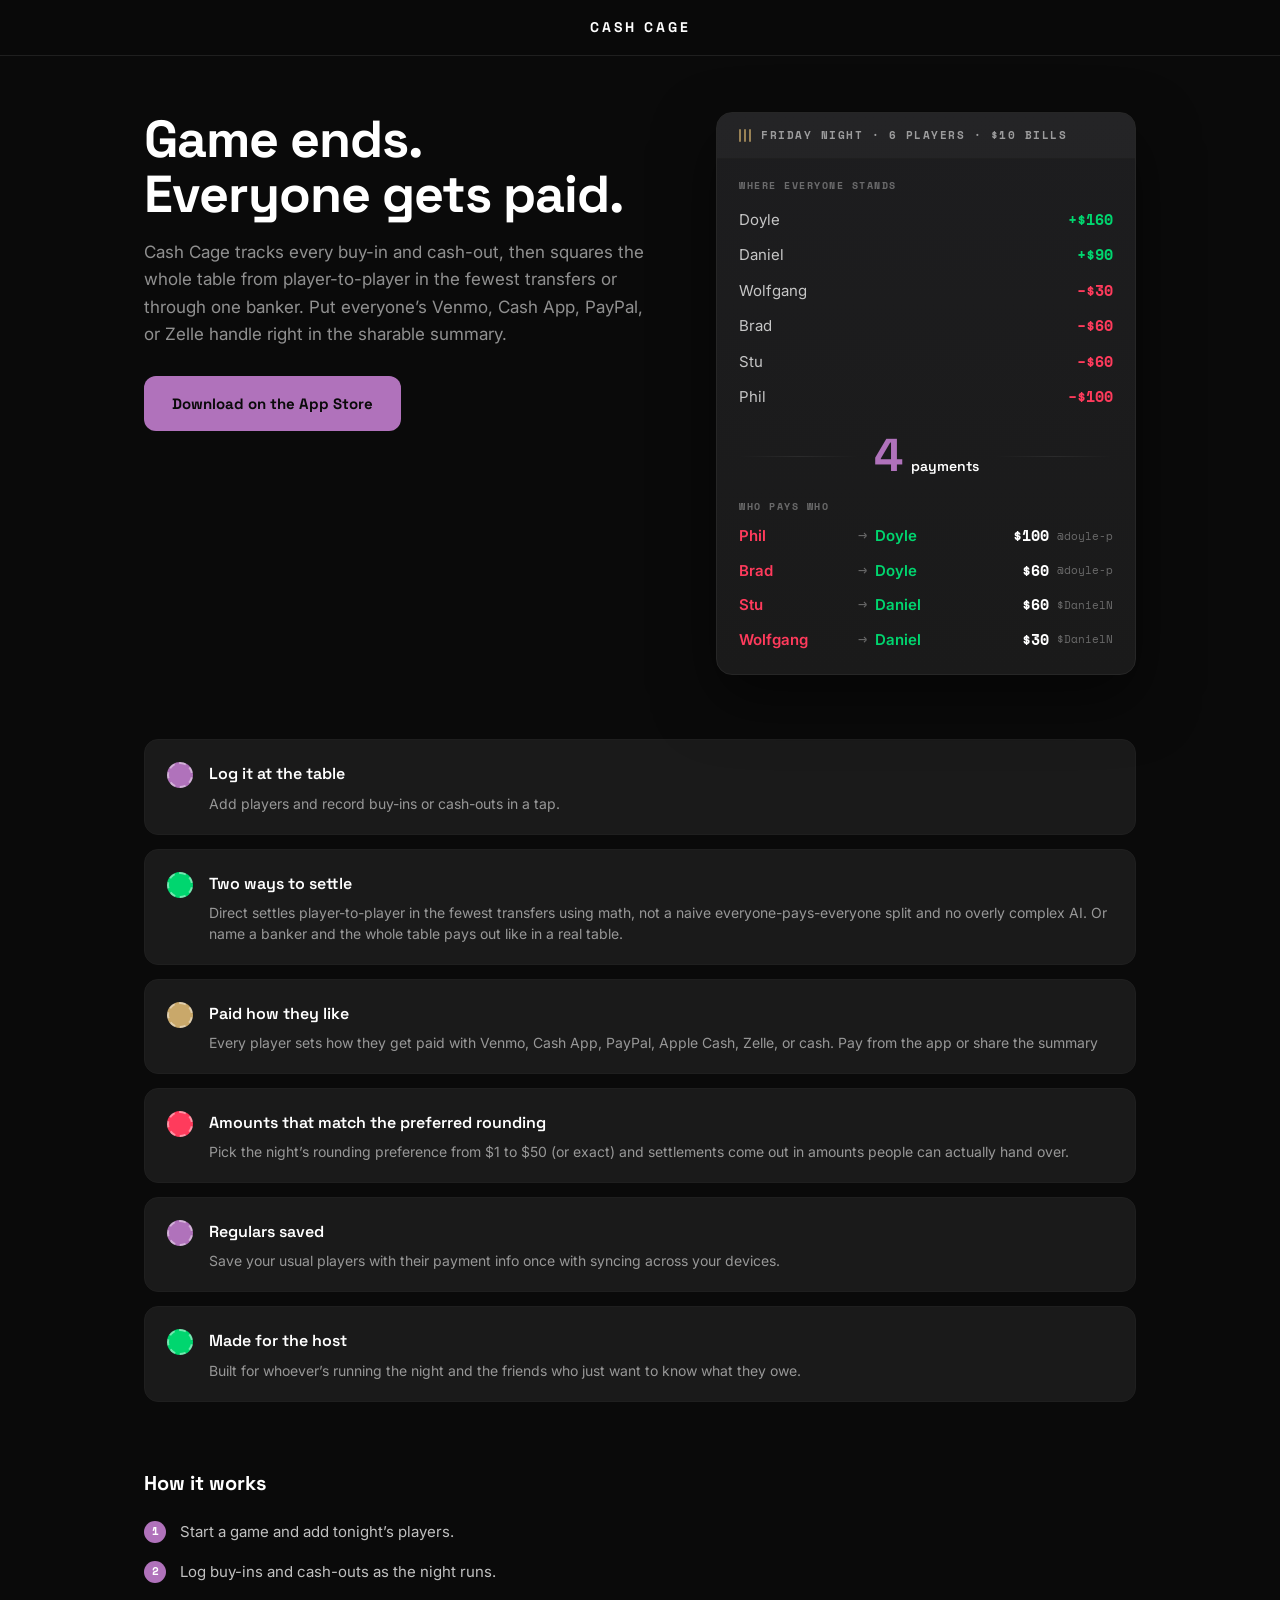
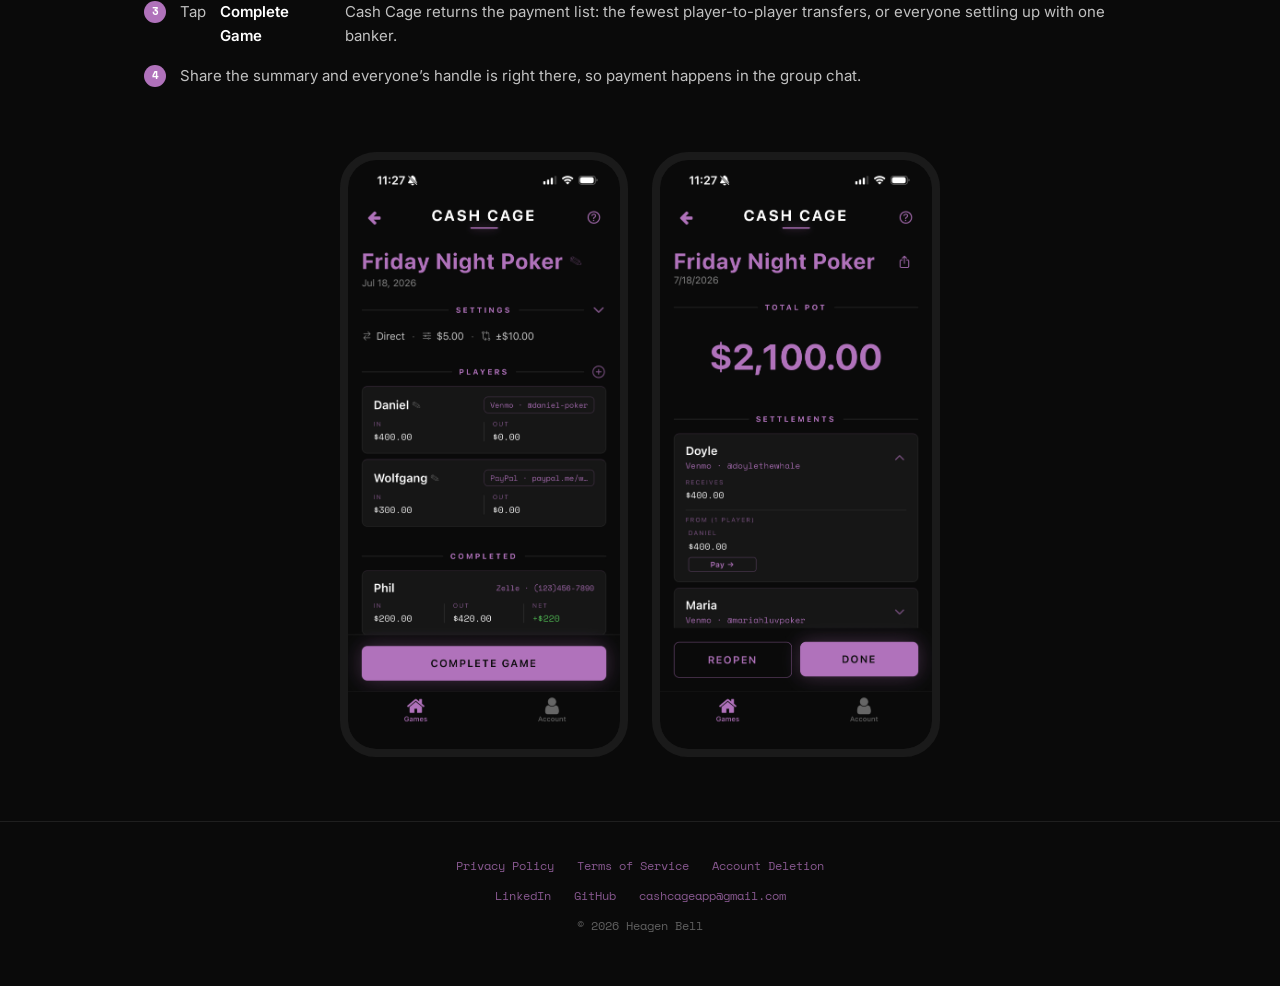
==== commit 18f98c0c: "feat: refresh landing screenshots to 2.0.0 captures with payment handles" ====
--- a/index.html
+++ b/index.html
@@ -134,8 +134,8 @@
     </section>
 
     <section class="shots" aria-label="App screenshots">
-      <div class="shot"><img src="assets/screenshot-game.jpg" alt="Cash Cage live game screen tracking each player's buy-ins and cash-outs" /></div>
-      <div class="shot"><img src="assets/screenshot-settlement.jpg" alt="Cash Cage settlement screen showing who pays who with the fewest transactions" /></div>
+      <div class="shot"><img src="assets/screenshot-game.jpg" width="1179" height="2556" loading="lazy" alt="Cash Cage active game screen listing each player with their payment handle alongside buy-ins and cash-outs" /></div>
+      <div class="shot"><img src="assets/screenshot-settlement.jpg" width="1179" height="2556" loading="lazy" alt="Cash Cage completed game summary showing the total pot and who pays who, with each player's payment handle" /></div>
     </section>
   </main>
 
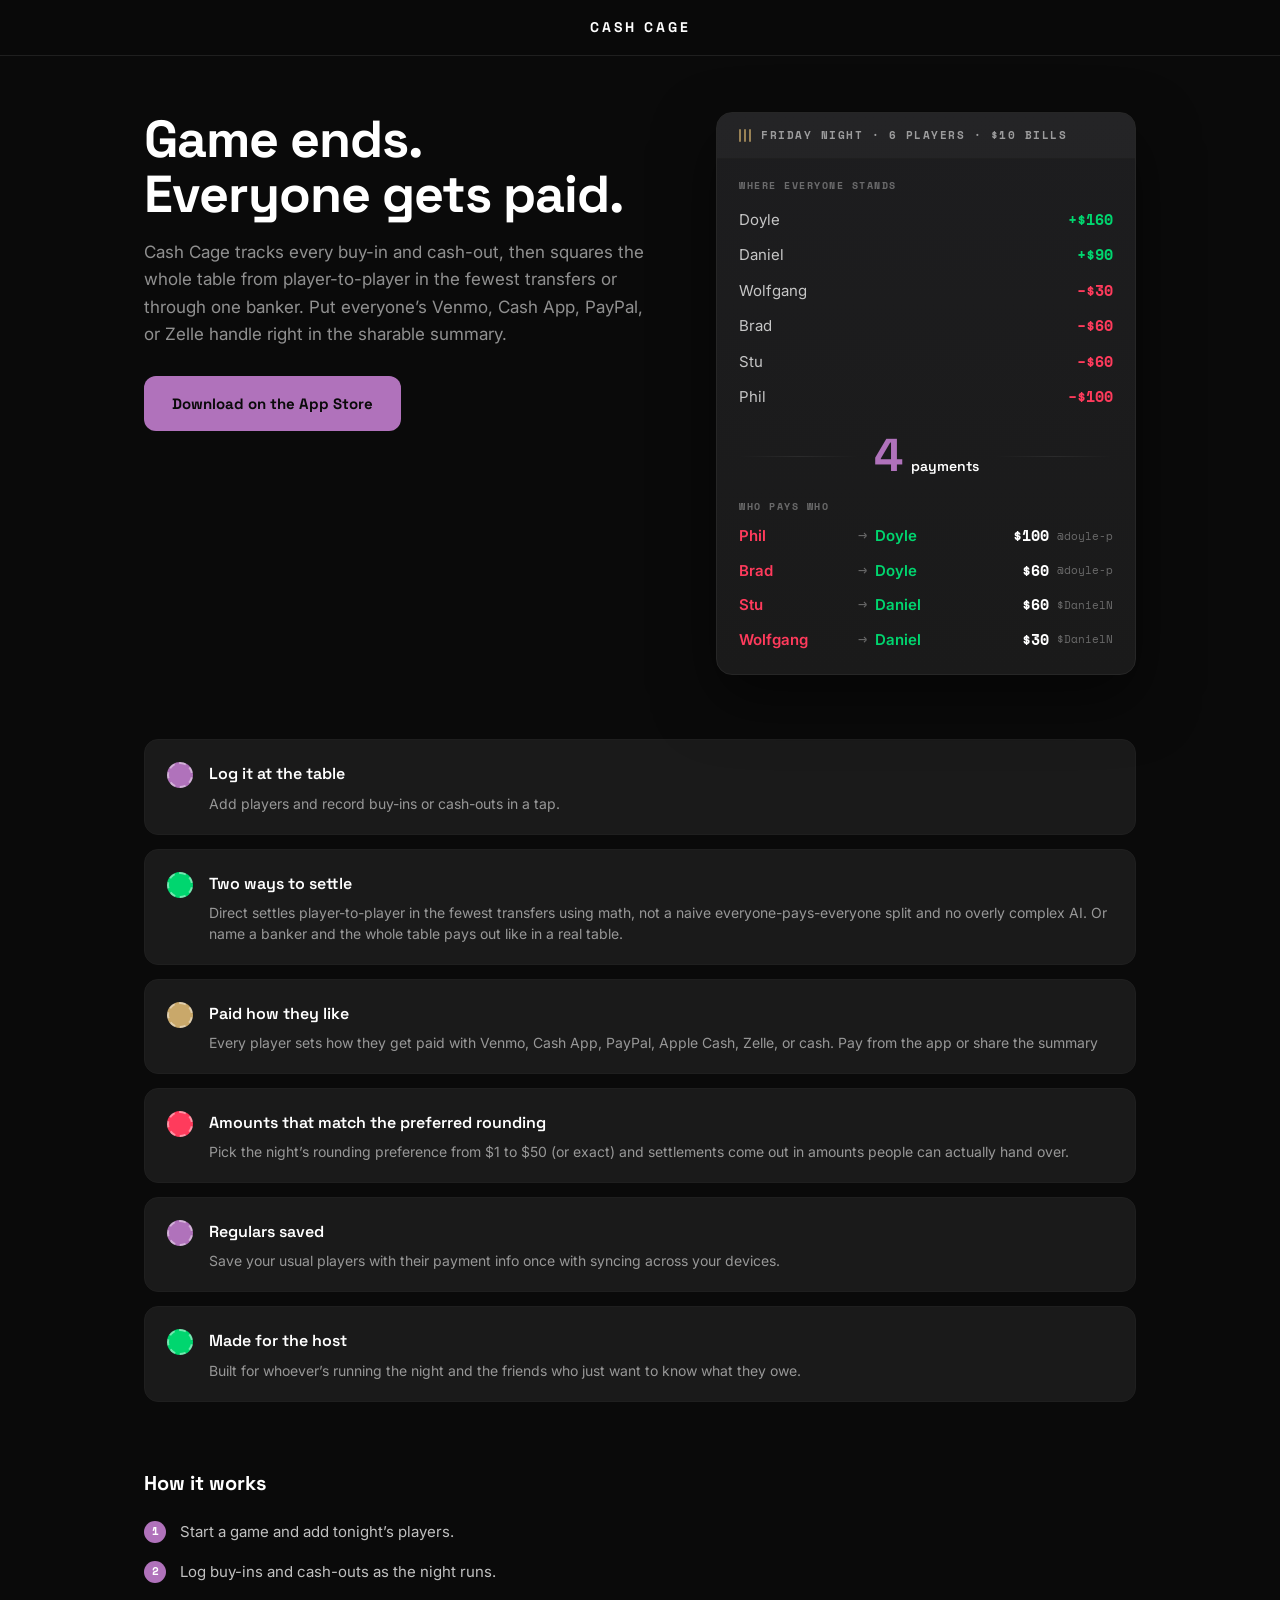
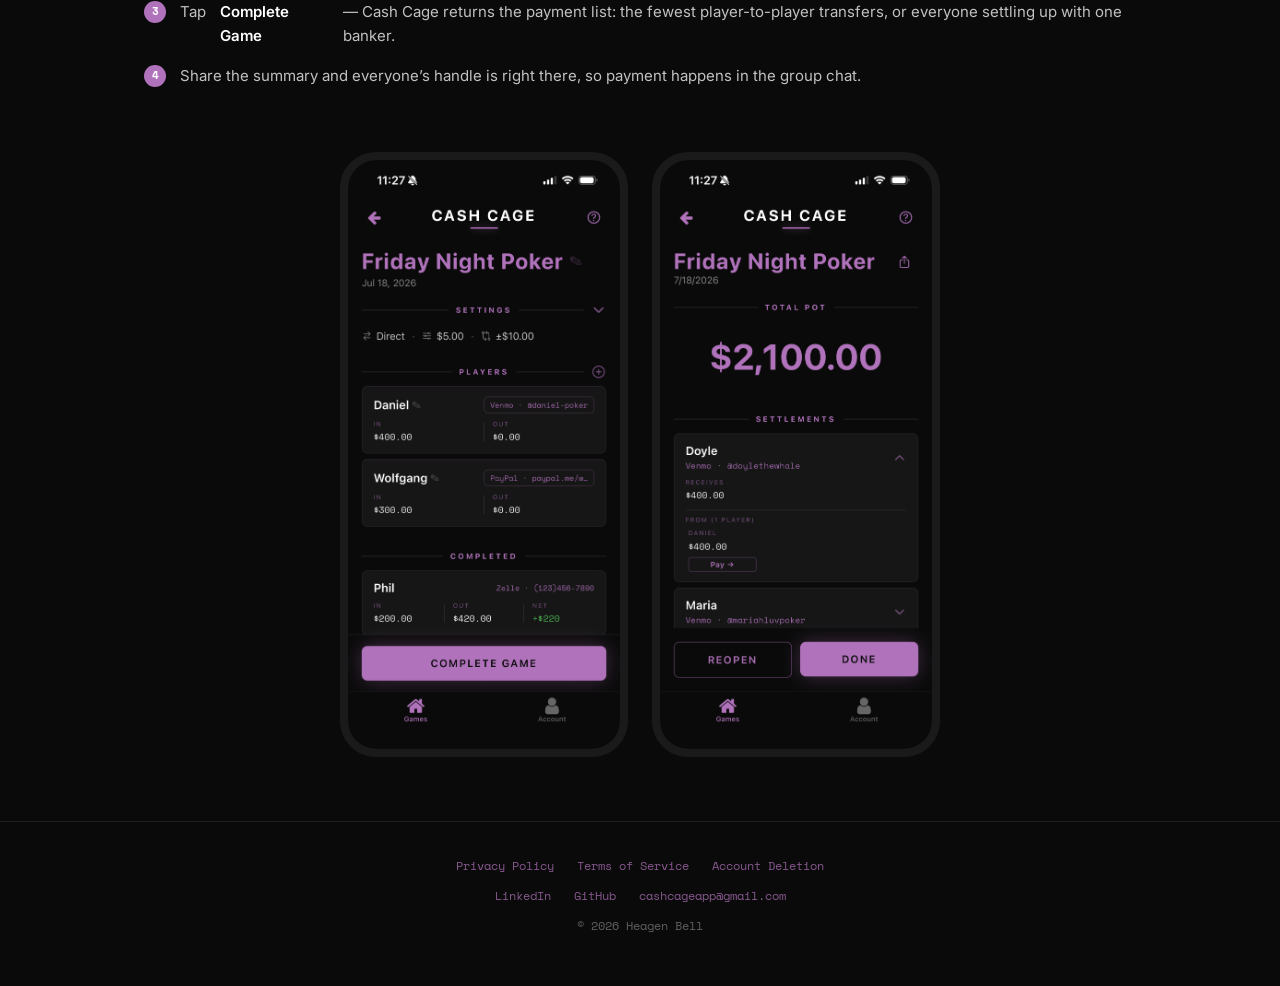
==== commit 5b99538a: "fix: restore missing separator in how-it-works step" ====
--- a/index.html
+++ b/index.html
@@ -128,7 +128,7 @@
       <ol class="steps">
         <li>Start a game and add tonight&rsquo;s players.</li>
         <li>Log buy-ins and cash-outs as the night runs.</li>
-        <li>Tap <strong>Complete Game</strong>Cash Cage returns the payment list: the fewest player-to-player transfers, or everyone settling up with one banker.</li>
+        <li>Tap <strong>Complete Game</strong> &mdash; Cash Cage returns the payment list: the fewest player-to-player transfers, or everyone settling up with one banker.</li>
         <li>Share the summary and everyone&rsquo;s handle is right there, so payment happens in the group chat.</li>
       </ol>
     </section>
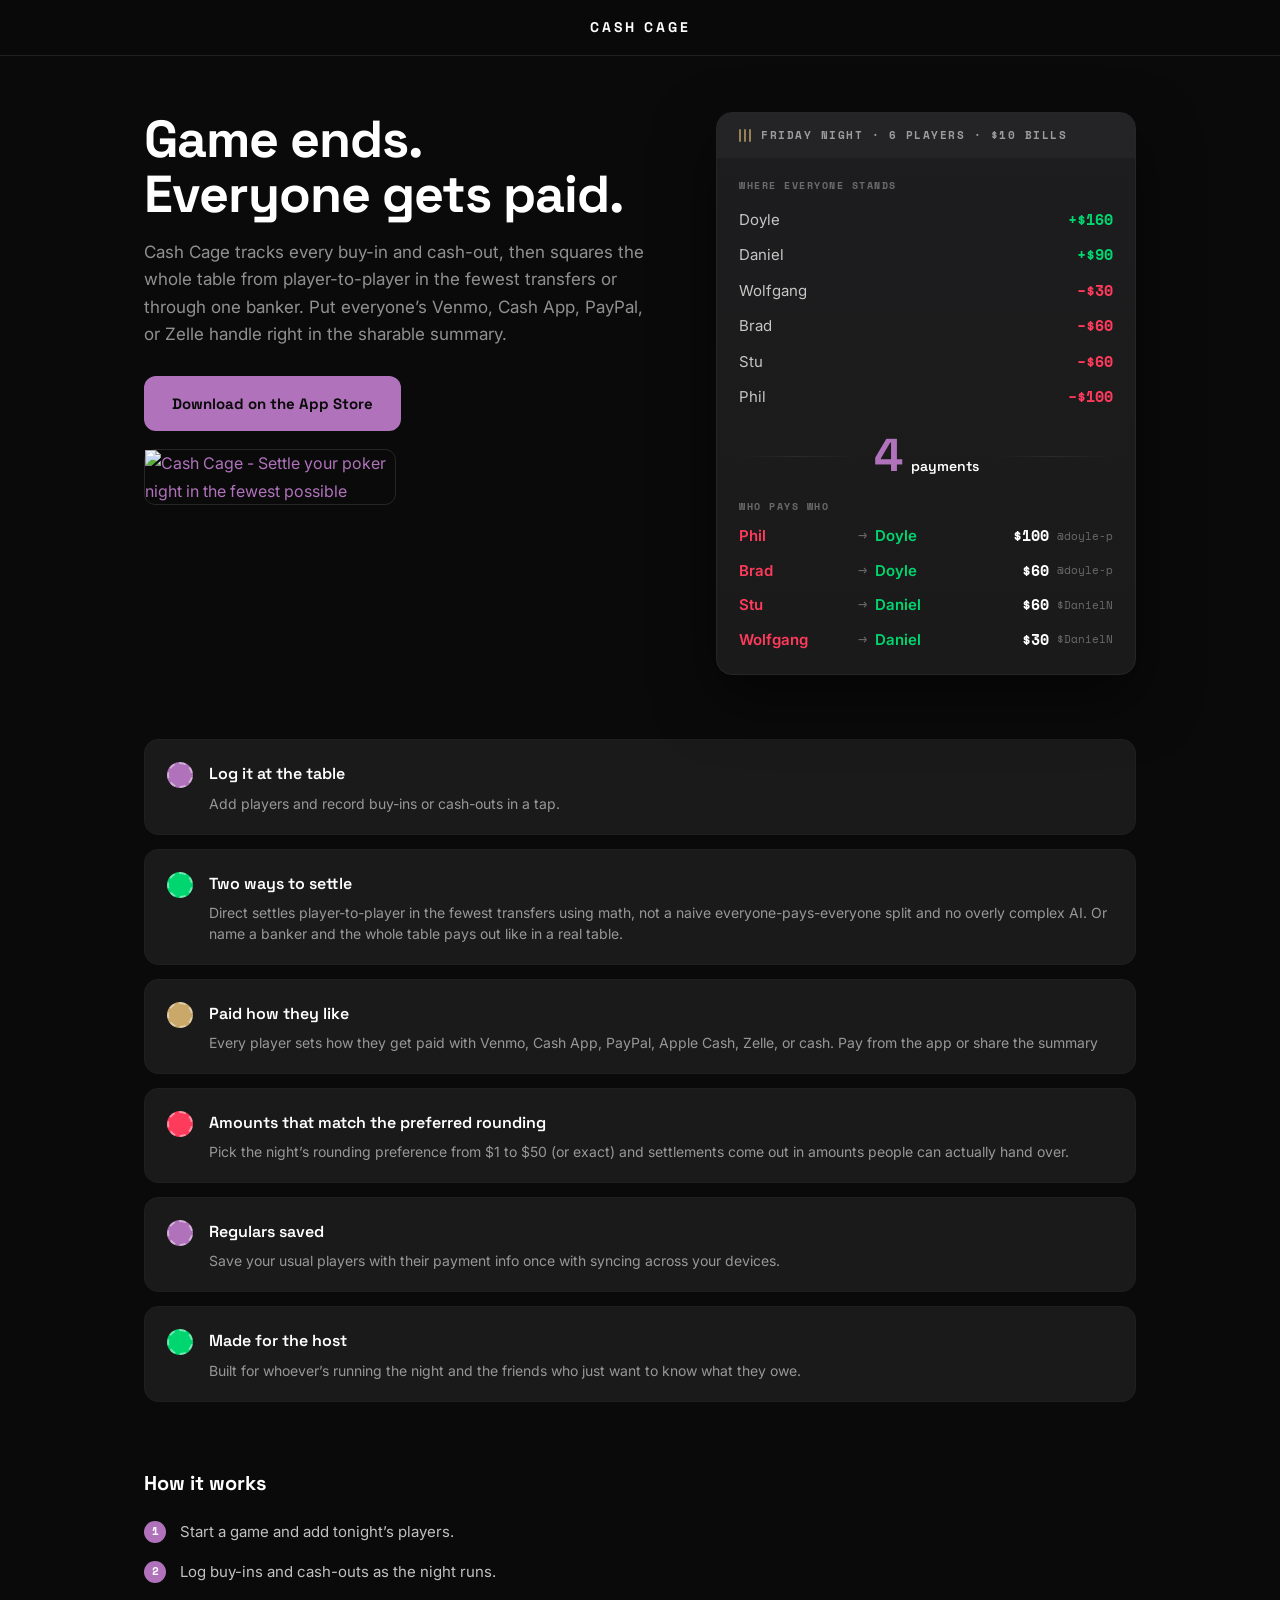
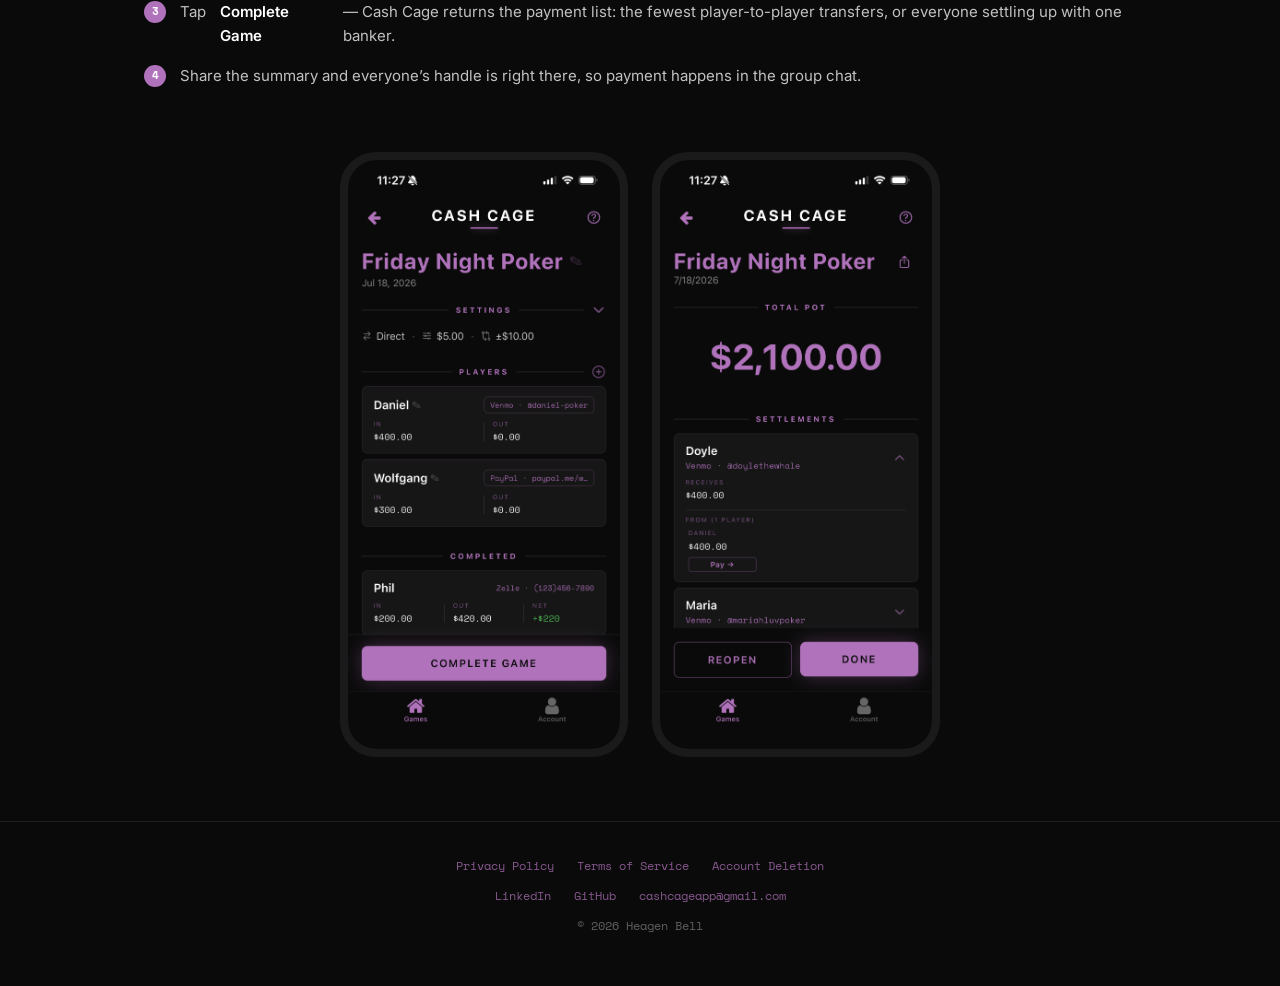
==== commit 701ea742: "feat: add Product Hunt badge to the landing page hero Adds the badge for post_id=1212358 to the hero" ====
--- a/index.html
+++ b/index.html
@@ -3,7 +3,7 @@
 <head>
   <meta charset="UTF-8" />
   <meta name="viewport" content="width=device-width, initial-scale=1.0" />
-  <title>Cash Cage — Poker Buy-in & Cashout Tracker | Settle Up & Get Paid</title>
+  <title>Cash Cage: Settle Poker Games</title>
   <meta name="description" content="Track poker buy-ins and cash-outs, settle the table in the fewest payments, and get paid — everyone's Venmo, Cash App, or PayPal handle right in the shared summary. Free to try. iOS." />
 
   <!-- Favicon -->
@@ -17,12 +17,12 @@
   <meta property="og:type" content="website" />
   <meta property="og:title" content="Cash Cage — Poker Buy-in & Cashout Tracker" />
   <meta property="og:description" content="Settle the whole table in the fewest payments — with everyone's Venmo, Cash App, or PayPal handle right in the shared summary. Free to try. iOS." />
-  <meta property="og:url" content="https://heagenb03.github.io/cashcage-legal/" />
-  <meta property="og:image" content="https://heagenb03.github.io/cashcage-legal/assets/icon.png" />
+  <meta property="og:url" content="https://heagenb03.github.io/cashcage/" />
+  <meta property="og:image" content="https://heagenb03.github.io/cashcage/assets/icon.png" />
   <meta name="twitter:card" content="summary" />
   <meta name="twitter:title" content="Cash Cage — Poker Buy-in & Cashout Tracker" />
   <meta name="twitter:description" content="Settle the whole table in the fewest payments — with everyone's Venmo, Cash App, or PayPal handle right in the shared summary. Free to try. iOS." />
-  <meta name="twitter:image" content="https://heagenb03.github.io/cashcage-legal/assets/icon.png" />
+  <meta name="twitter:image" content="https://heagenb03.github.io/cashcage/assets/icon.png" />
 
   <link rel="stylesheet" href="legal.css" />
   <link rel="stylesheet" href="landing.css" />
@@ -42,6 +42,9 @@
         <p class="hero__sub">Cash Cage tracks every buy-in and cash-out, then squares the whole table from player-to-player in the fewest transfers or through one banker. Put everyone&rsquo;s Venmo, Cash App, PayPal, or Zelle handle right in the sharable summary.</p>
         <div class="cta-row">
           <a class="cta" href="https://apps.apple.com/us/app/cash-cage/id6759301097">Download on the App Store</a>
+          <a class="ph-badge" href="https://www.producthunt.com/products/cash-cage?embed=true&amp;utm_source=badge-featured&amp;utm_medium=badge&amp;utm_campaign=badge-cash-cage" target="_blank" rel="noopener noreferrer">
+            <img src="https://api.producthunt.com/widgets/embed-image/v1/featured.svg?post_id=1212358&amp;theme=dark" alt="Cash Cage - Settle your poker night in the fewest possible payments | Product Hunt" width="250" height="54" />
+          </a>
         </div>
       </div>
 
--- a/landing.css
+++ b/landing.css
@@ -29,6 +29,11 @@
 .cta:hover { transform: translateY(-1px); background: #c08ac9; }
 .cta--ghost { color: var(--muted); font-family: var(--mono); font-size: 13px; text-decoration: none; }
 .cta--ghost:hover { color: var(--accent); }
+
+/* Product Hunt badge: the dark badge's SVG border equals its fill, so it has no
+   visible edge on --bg. This supplies one, matching .cage's border below. */
+.ph-badge { display: inline-block; border: 1px solid #262626; border-radius: 11px; }
+.ph-badge img { display: block; width: 250px; max-width: 100%; height: auto; }
 
 /* ---- signature: "The Cage" settlement card ---- */
 .cage {
